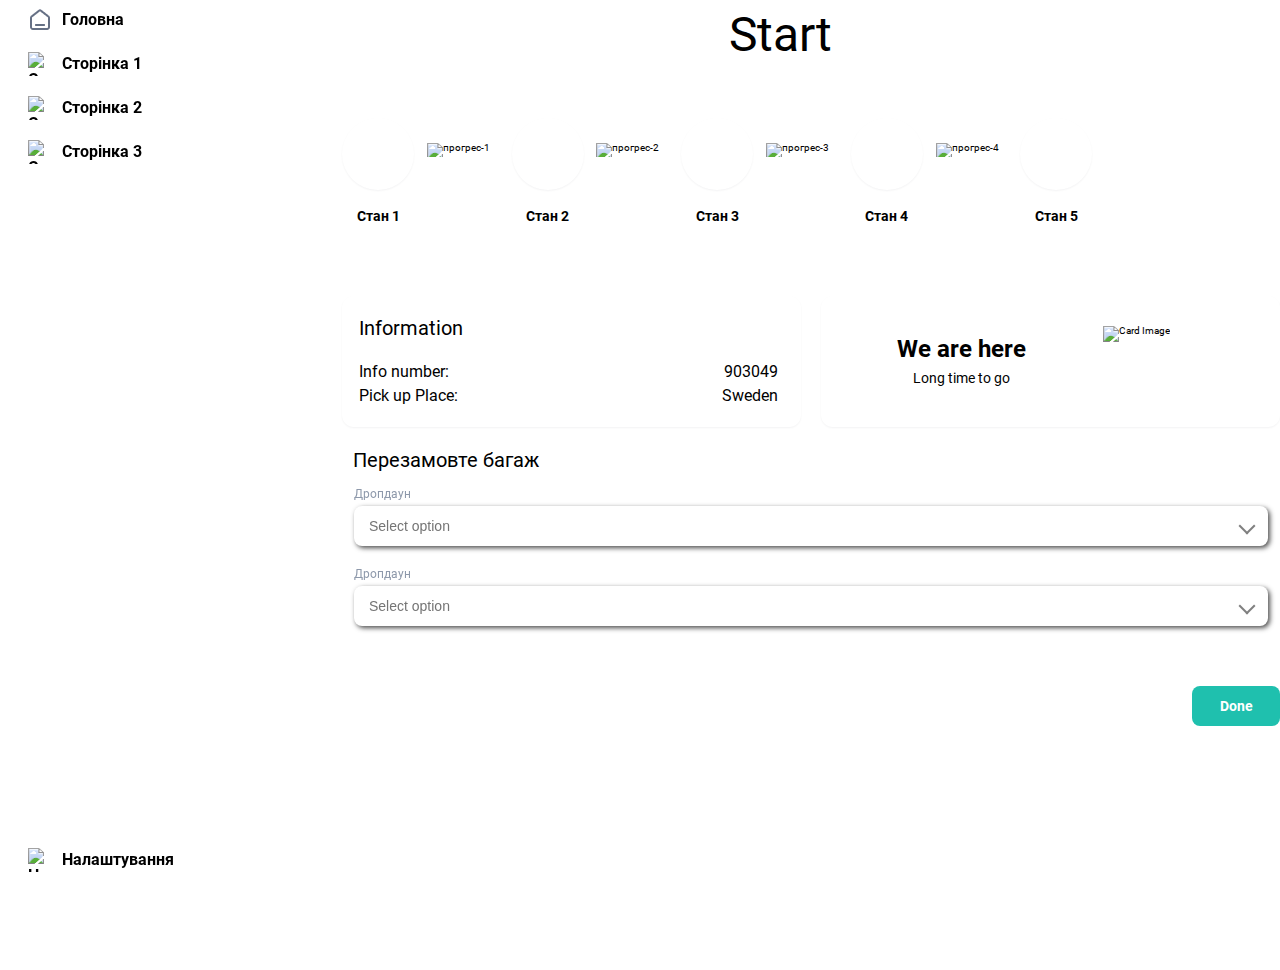
==== index.html @ 0af0e5bf "fix commit" ====
<!DOCTYPE html>
<html lang="en">
  <head>
    <meta charset="UTF-8" />
    <meta http-equiv="X-UA-Compatible" content="IE=edge" />
    <meta name="viewport" content="width=device-width, initial-scale=1.0" />
    <link rel="stylesheet" href="/srccss/normalize.css" />
    <link rel="stylesheet" href="/src/css/reset.css" />
    <link rel="stylesheet" href="/src/css/style.css" />
    <link rel="stylesheet" href="/srccss/variables.css" />
    <title>Steps Page</title>
    <meta name="description" content="Order" />
    <script defer src="js/dropdown.js"></script>
  </head>

  <body>
    <div class="wrapper">
      <header>
        <h1>Start</h1>
      </header>
      <nav>
        <ul>
          <li>
            <a href="#"
              ><img src="./src/img/home-line.jpg" alt="Головна" />Головна</a
            >
          </li>
          <li>
            <a href="#"
              ><img src="./img/bar-chart.jpg" alt="Сторінка 1" />Сторінка 1</a
            >
          </li>
          <li>
            <a href="#"
              ><img src="./img/layers-three.jpg" alt="Сторінка 2" />Сторінка
              2</a
            >
          </li>
          <li>
            <a href="#"
              ><img src="./img/check-done.jpg" alt="Сторінка 3" />Сторінка 3</a
            >
          </li>
          <li>
            <a href="#"
              ><img
                src="./img/settings.jpg"
                alt="Налаштування"
              />Налаштування</a
            >
          </li>
        </ul>
      </nav>
      <main>
        <section class="section-steps">
          <div class="section-steps__card">
            <div class="section-steps__icon"></div>
            <p class="section-steps__description">Стан 1</p>
          </div>
          <img
            class="section-steps__progress"
            src="./img/Line.svg"
            alt="прогрес-1"
          />
          <div class="section-steps__card">
            <div class="section-steps__icon"></div>
            <p class="section-steps__description">Стан 2</p>
          </div>
          <img
            class="section-steps__progress"
            src="./img/Line.svg"
            alt="прогрес-2"
          />
          <div class="section-steps__card">
            <div class="section-steps__icon notactive"></div>
            <p class="section-steps__description">Стан 3</p>
          </div>
          <img
            class="section-steps__progress"
            src="./img/Line1.svg"
            alt="прогрес-3"
          />
          <div class="section-steps__card">
            <div class="section-steps__icon notactive"></div>
            <p class="section-steps__description">Стан 4</p>
          </div>
          <img
            class="section-steps__progress"
            src="./img/Line1.svg"
            alt="прогрес-4"
          />
          <div class="section-steps__card">
            <div class="section-steps__icon notactive"></div>
            <p class="section-steps__description">Стан 5</p>
          </div>
        </section>

        <section class="section-info">
          <article class="card-info left">
            <h2 class="card-info__title">Information</h2>
            <div class="card-info__contacts">
              <p>
                Info number: <span class="card-info__highlight">903049</span>
              </p>
              <p>
                Pick up Place: <span class="card-info__highlight">Sweden</span>
              </p>
            </div>
          </article>

          <article class="card-info right">
            <div class="card-info__div">
              <h2 class="card-info__h2">We are here</h2>
              <h3 class="card-info__h3">Long time to go</h3>
            </div>
            <div class="card-info__image">
              <img src="./img/Truck.png" alt="Card Image" />
            </div>
          </article>
        </section>

        <section class="section-form">
          <h2 class="section-form__title">Перезамовте багаж</h2>
          <div class="select-container">
            <label for="input">Дропдаун</label>
            <div class="select">
              <input
                type="text"
                id="input"
                placeholder="Select option"
                onfocus="this.blur();"
              />
            </div>
            <div class="option-container">
              <div class="option">
                <label> Html </label>
              </div>
              <div class="option">
                <label>CSS</label>
              </div>
              <div class="option">
                <label>JavaScript</label>
              </div>
            </div>
          </div>

          <div class="select-container">
            <label for="input">Дропдаун</label>
            <div class="select">
              <input
                type="text"
                id="input"
                placeholder="Select option"
                onfocus="this.blur();"
              />
            </div>
            <div class="option-container">
              <div class="option">
                <label> Html </label>
              </div>
              <div class="option">
                <label>CSS</label>
              </div>
              <div class="option">
                <label>JavaScript</label>
              </div>
              <div class="option">
                <label>React</label>
              </div>
            </div>
          </div>
          <button class="section-form__button">Done</button>
        </section>
      </main>
    </div>
  </body>
</html>
---- src/css/style.css ----
@font-face {
  font-family: Philosopher;
  src: local("Philosopher");
  src: url("../fonts/Philosopher-Regular.ttf");
}

@font-face {
  font-weight: 500;
  font-family: "Roboto!";
  font-style: normal;
  src: local("Roboto");
  src: url("../fonts/Roboto-Regular.eot");
  src: url("../fonts/Roboto-Regular.eot?#iefix") format("embedded-opentype"),
    url("../fonts/Roboto-Regular.woff") format("woff"),
    url("../fonts/Roboto-Regular.ttf") format("truetype");
}

@font-face {
  font-weight: 700;
  font-family: "Roboto!";
  font-style: normal;
  src: url("../fonts/Roboto-Bold.eot");
  src: url("../fonts/Roboto-Bold.eot?#iefix") format("embedded-opentype"),
    url("../fonts/Roboto-Bold.woff") format("woff"),
    url("../fonts/Roboto-Bold.ttf") format("truetype");
}

* {
  box-sizing: border-box;
}

html {
  font-size: 62.5%;
  font-family: "Roboto!";
}

body {
  background-color: var(--color-milk);
}

.wrapper {
  display: grid;
  grid-template:
    ". . header header" auto "nav nav main ." 1fr "nav nav main ." auto / 0 280px minmax(
      32rem,
      103.6rem
    )
    auto;
  min-height: 100vh;
}

main {
  grid-area: main;
  margin-bottom: 3.7rem;
  margin-left: 6.2rem;
}

header {
  display: grid;
  grid-area: header;
  height: 7rem;
  text-align: center;
  border-bottom: 0.1rem solid var(--color-border);
  place-items: center;
}

h1 {
  color: var(--color-text-primary);
  font-weight: 400;
  font-size: 4.8rem;
  font-family: "Roboto!";
  font-style: normal;
  line-height: 2rem;
  text-align: center;
}

nav {
  position: relative;
  top: 0;
  bottom: 0;
  grid-area: nav;
  height: 100vh;
  position: sticky;
  background: var(--color-base-white);
}

nav ul {
  display: grid;
  grid-gap: 0.4rem;
  grid-template-columns: 1fr;
  padding-right: 1.6rem;
  padding-left: 1.6rem;
  text-align: left;
  list-style-type: none;
}

nav ul li {
  display: grid;
  grid-template-columns: auto;
  align-items: center;
  width: 24.8rem;
  height: 4rem;
  margin-right: 10rem;
}

nav ul li:last-child {
  position: absolute;
  bottom: 0;
  left: 50%;
  transform: translate(-50%, -50%);
}

nav ul li:hover {
  background: var(--color-hover);
  border: none;
  border-radius: 0.6rem;
  cursor: pointer;
}

nav ul li a {
  display: grid;
  grid-template-columns: auto 1fr;
  align-items: center;
  padding: 0.8rem 1.2rem;
  color: var(--color-text-primary);
  font-weight: 600;
  font-size: 1.6rem;
  font-family: "Roboto!";
  font-style: normal;
  line-height: 2.4rem;
  text-decoration: none;
}

nav li img {
  width: 2.4rem;
  height: 2.4rem;
  margin-right: 1rem;
}

.section-steps {
  display: grid;
  grid-template-columns: repeat(10, 1fr);
  gap: 1rem;
  width: 100%;
  height: 20.4rem;
  padding-top: 4.8rem;
  padding-right: 10rem;
  padding-bottom: 4.8rem;
}

.section-steps__card {
  display: grid;
  grid-template-columns: 1fr;
  gap: 1.6rem;
  align-content: center;
  justify-items: center;
  width: 7.2rem;
  height: 10.8rem;
  text-align: center;
}

.section-steps__icon {
  width: 7.2rem;
  height: 7.2rem;
  background-color: var(--color-text-secondary);
  border-radius: 50%;
  box-shadow: 0 1px 2px 0 rgb(16 24 40 / 5%);
}

.notactive {
  background-color: var(--color-border);
}

.section-steps__icon:last-child {
  margin-right: 0;
}

.section-steps__description {
  color: var(--color-text-primary);
  font-weight: bold;
  font-size: 1.4rem;
  font-family: "Roboto!";
  font-style: normal;
  line-height: 2rem;
  text-align: center;
}

.section-steps__progress {
  grid-column: span 1;
  width: 110%;
  height: 1.4rem;
  margin-top: 2.5rem;
}

.section-info {
  display: grid;
  grid-template-columns: 1fr 1fr;
  gap: 2rem;
  margin-top: 2.2rem;
}

.card-info {
  width: 100%;
  height: 13.1rem;
  background: var(--color-base-white);
  border-radius: 1.2rem;
  box-shadow: 0 0.1rem 0.2rem 0 rgb(16 24 40 / 5%);
}

.left {
  display: flex;
  flex-direction: column;
  justify-content: space-evenly;
}

.right {
  display: flex;
  flex-direction: row;
  align-items: center;
  justify-content: space-evenly;
}

.card-info__title {
  display: block;
  padding-left: 1.7rem;
  color: var(--color-text-primary);
  font-weight: 500;
  font-size: 2rem;
  font-family: "Roboto!";
  font-style: normal;
  line-height: 2.7rem;
}

.card-info__contacts {
  display: flex;
  flex-direction: column;
  justify-content: space-between;
  width: 100%;
  padding-right: 2.3rem;
  padding-left: 1.7rem;
  color: var(--color-text-primary);
  font-weight: 500;
  font-size: 1.6rem;
  font-family: "Roboto!";
  font-style: normal;
  line-height: 2.4rem;
}

.card-info__contacts p {
  display: flex;
  justify-content: space-between;
}

.card-info__highlight {
  color: var(--color-text-disabled);
  font-weight: 500;
  font-size: 1.6rem;
  font-family: "Roboto!";
  font-style: normal;
  line-height: 2.4rem;
}

.card-info__div {
  display: flex;
  flex-direction: column;
  justify-content: flex-start;
}

.card-info__h2 {
  color: var(--color-text-secondary);
  font-weight: 800;
  font-size: 2.4rem;
  font-family: "Roboto!";
  font-style: normal;
  line-height: 3.3rem;
}

.card-info__h3 {
  color: var(--color-text-secondary);
  font-weight: 400;
  font-size: 1.4rem;
  font-family: "Roboto!";
  font-style: normal;
  line-height: 2.4rem;
  text-align: center;
}

.card-info__image {
  width: 10.1rem;
  height: 7.1rem;
}

.section-form {
  display: flex;
  flex-direction: column;
  justify-content: flex-start;
  width: 100%;
  height: 29.5rem;
  margin-top: 20px;
  background-color: var(--color-base-white);
}

.section-form__title {
  padding-left: 1.1rem;
  color: var(--color-text-primary);
  font-weight: 500;
  font-size: 2rem;
  font-family: "Roboto!";
  font-style: normal;
  line-height: 2.7rem;
}

.select-container {
  position: relative;
  width: 100%;
  padding: 0.8rem 1.2rem;
}

.select-container label {
  color: #8e99ab;
  font-weight: 400;
  font-size: 1.2rem;
  font-family: "Roboto!";
  font-style: normal;
  line-height: 2.4rem;
}

.select-container .select {
  position: relative;
  width: 100%;
  height: 4rem;
  background: var(--color-input);
  border-radius: 0.8rem;
  box-shadow: 0.2rem 0.2rem 0.5rem rgb(0 0 0 / 70%);
}

.select-container .select::after {
  position: absolute;
  top: 50%;
  right: 1.5rem;
  width: 1rem;
  height: 1rem;
  border-right: 0.2rem solid gray;
  border-bottom: 0.2rem solid gray;
  transform: translateY(-50%) rotate(45deg);
  cursor: pointer;
  transition: border-color 0.4s;
  content: "";
}

.select-container.active .select::after {
  border: none;
  border-top: 0.2rem solid white;
  border-left: 0.2rem solid white;
}

.select-container .select input {
  position: relative;
  width: 100%;
  height: 100%;
  padding: 0 1.5rem;
  color: var(--color-text-primary);
  font-size: 1.4rem;
  background: none;
  border: none;
  outline: none;
  cursor: pointer;
}

.select-container .option-container {
  position: absolute;
  top: 100%;
  z-index: 1;
  width: 98%;
  height: 0;
  overflow-y: scroll;
  background: #6e6477;
  transition: 0.4s;
}

.select-container.active .option-container {
  width: 98%;
  height: 6rem;
  max-height: 20rem;
}

.select-container .option-container::-webkit-scrollbar {
  width: 1rem;
  border-left: 0.1rem solid rgb(0 0 0 / 20%);
}

.select-container .option-container::-webkit-scrollbar-thumb {
  background: #0f0e11;
}

.select-container .option-container .option {
  position: relative;
  display: flex;
  align-items: center;
  height: 2rem;
  padding-left: 1.5rem;
  border-top: 0.1rem solid rgb(0 0 0 / 30%);
  cursor: pointer;
  transition: 0.2s;
}

.select-container .option-container .option.selected {
  background: rgb(0 0 0 / 50%);
  pointer-events: none;
}

.select-container .option-container .option:hover {
  padding-left: 2rem;
  background: rgb(0 0 0 / 20%);
}

.select-container .option-container .option label {
  color: white;
  font-size: 1.8rem;
  cursor: pointer;
}

.section-form__button {
  display: flex;
  display: block;
  gap: 0.8rem;
  align-items: center;
  justify-content: center;
  width: 8.8rem;
  margin-top: 5.2rem;
  margin-left: auto;
  padding: 1rem 1.6rem;
  color: #fff;
  font-weight: 600;
  font-size: 1.4rem;
  font-family: "Roboto!";
  font-style: normal;
  line-height: 2rem;
  background: #1fc0ae;
  border: none;
  border-radius: 0.8rem;
}

.section-form__button:hover {
  cursor: pointer;
  opacity: 0.8;
}

.section-form__button:active {
  background-color: #0e7a6e;
  transform: scale(0.95);
  opacity: 1;
}

@media (width <= 768px) {
  html {
    font-size: 56.25%;
  }

  .wrapper {
    grid-template-areas:
      "header"
      "nav"
      "main";
    grid-template-columns: minmax(320px, 1fr);
  }

  nav {
    display: none;
  }

  .section-info {
    grid-template-columns: 1fr;
  }

  main {
    margin-left: 1rem;
    margin-right: 1rem;
  }
}

@media (width >= 768px) and (width <= 1024px) {
  html {
    font-size: 50%;
  }

  .section-info {
    grid-template-columns: 1fr;
  }

  main {
    margin-left: 1rem;
    margin-right: 1rem;
  }
}

@media (width >= 1800px) {
  html {
    font-size: 75%;
  }
}
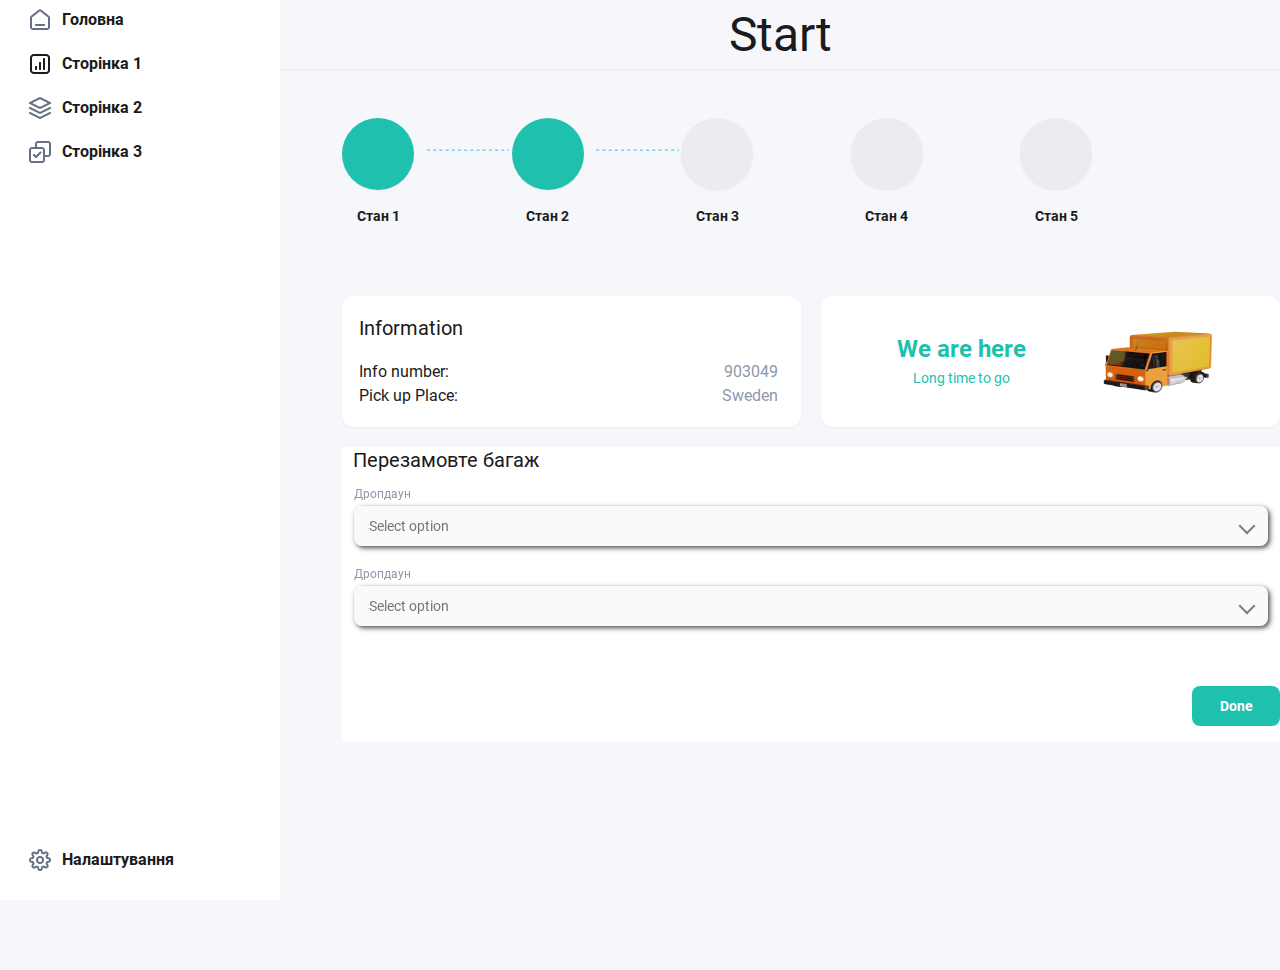
==== commit bf9c3121: "deploy" ====
--- a/index.html
+++ b/index.html
@@ -4,13 +4,13 @@
     <meta charset="UTF-8" />
     <meta http-equiv="X-UA-Compatible" content="IE=edge" />
     <meta name="viewport" content="width=device-width, initial-scale=1.0" />
-    <link rel="stylesheet" href="/srccss/normalize.css" />
+    <link rel="stylesheet" href="/src/css/normalize.css" />
     <link rel="stylesheet" href="/src/css/reset.css" />
     <link rel="stylesheet" href="/src/css/style.css" />
-    <link rel="stylesheet" href="/srccss/variables.css" />
+    <link rel="stylesheet" href="/src/css/variables.css" />
     <title>Steps Page</title>
     <meta name="description" content="Order" />
-    <script defer src="js/dropdown.js"></script>
+    <script defer src="/src/js/dropdown.js"></script>
   </head>
 
   <body>
@@ -27,24 +27,26 @@
           </li>
           <li>
             <a href="#"
-              ><img src="./img/bar-chart.jpg" alt="Сторінка 1" />Сторінка 1</a
+              ><img src="./src/img/bar-chart.jpg" alt="Сторінка 1" />Сторінка
+              1</a
             >
           </li>
           <li>
             <a href="#"
-              ><img src="./img/layers-three.jpg" alt="Сторінка 2" />Сторінка
+              ><img src="./src/img/layers-three.jpg" alt="Сторінка 2" />Сторінка
               2</a
             >
           </li>
           <li>
             <a href="#"
-              ><img src="./img/check-done.jpg" alt="Сторінка 3" />Сторінка 3</a
+              ><img src="./src/img/check-done.jpg" alt="Сторінка 3" />Сторінка
+              3</a
             >
           </li>
           <li>
             <a href="#"
               ><img
-                src="./img/settings.jpg"
+                src="./src/img/settings.jpg"
                 alt="Налаштування"
               />Налаштування</a
             >
@@ -59,7 +61,7 @@
           </div>
           <img
             class="section-steps__progress"
-            src="./img/Line.svg"
+            src="./src/img/Line.svg"
             alt="прогрес-1"
           />
           <div class="section-steps__card">
@@ -68,7 +70,7 @@
           </div>
           <img
             class="section-steps__progress"
-            src="./img/Line.svg"
+            src="./src/img/Line.svg"
             alt="прогрес-2"
           />
           <div class="section-steps__card">
@@ -77,7 +79,7 @@
           </div>
           <img
             class="section-steps__progress"
-            src="./img/Line1.svg"
+            src="./src/img/Line1.svg"
             alt="прогрес-3"
           />
           <div class="section-steps__card">
@@ -86,7 +88,7 @@
           </div>
           <img
             class="section-steps__progress"
-            src="./img/Line1.svg"
+            src="./src/img/Line1.svg"
             alt="прогрес-4"
           />
           <div class="section-steps__card">
@@ -114,7 +116,7 @@
               <h3 class="card-info__h3">Long time to go</h3>
             </div>
             <div class="card-info__image">
-              <img src="./img/Truck.png" alt="Card Image" />
+              <img src="./src/img/Truck.png" alt="Card Image" />
             </div>
           </article>
         </section>
--- a/src/css/variables.css
+++ b/src/css/variables.css
@@ -0,0 +1,12 @@
+:root {
+	--color-primary: #009FE3;
+	--color-gray-500: gray/500;
+	--color-text-disabled: #8E99AB;
+	--color-border: #EAECF0;
+	--color-base-white: #FFF;
+	--color-text-secondary: #1FC0AE;
+	--color-text-primary: #1B1B1B;
+	--color-input: #F9FAFB;
+	--color-milk: #F6F7FA;
+	--color-hover: #1FC0AE30;
+}
